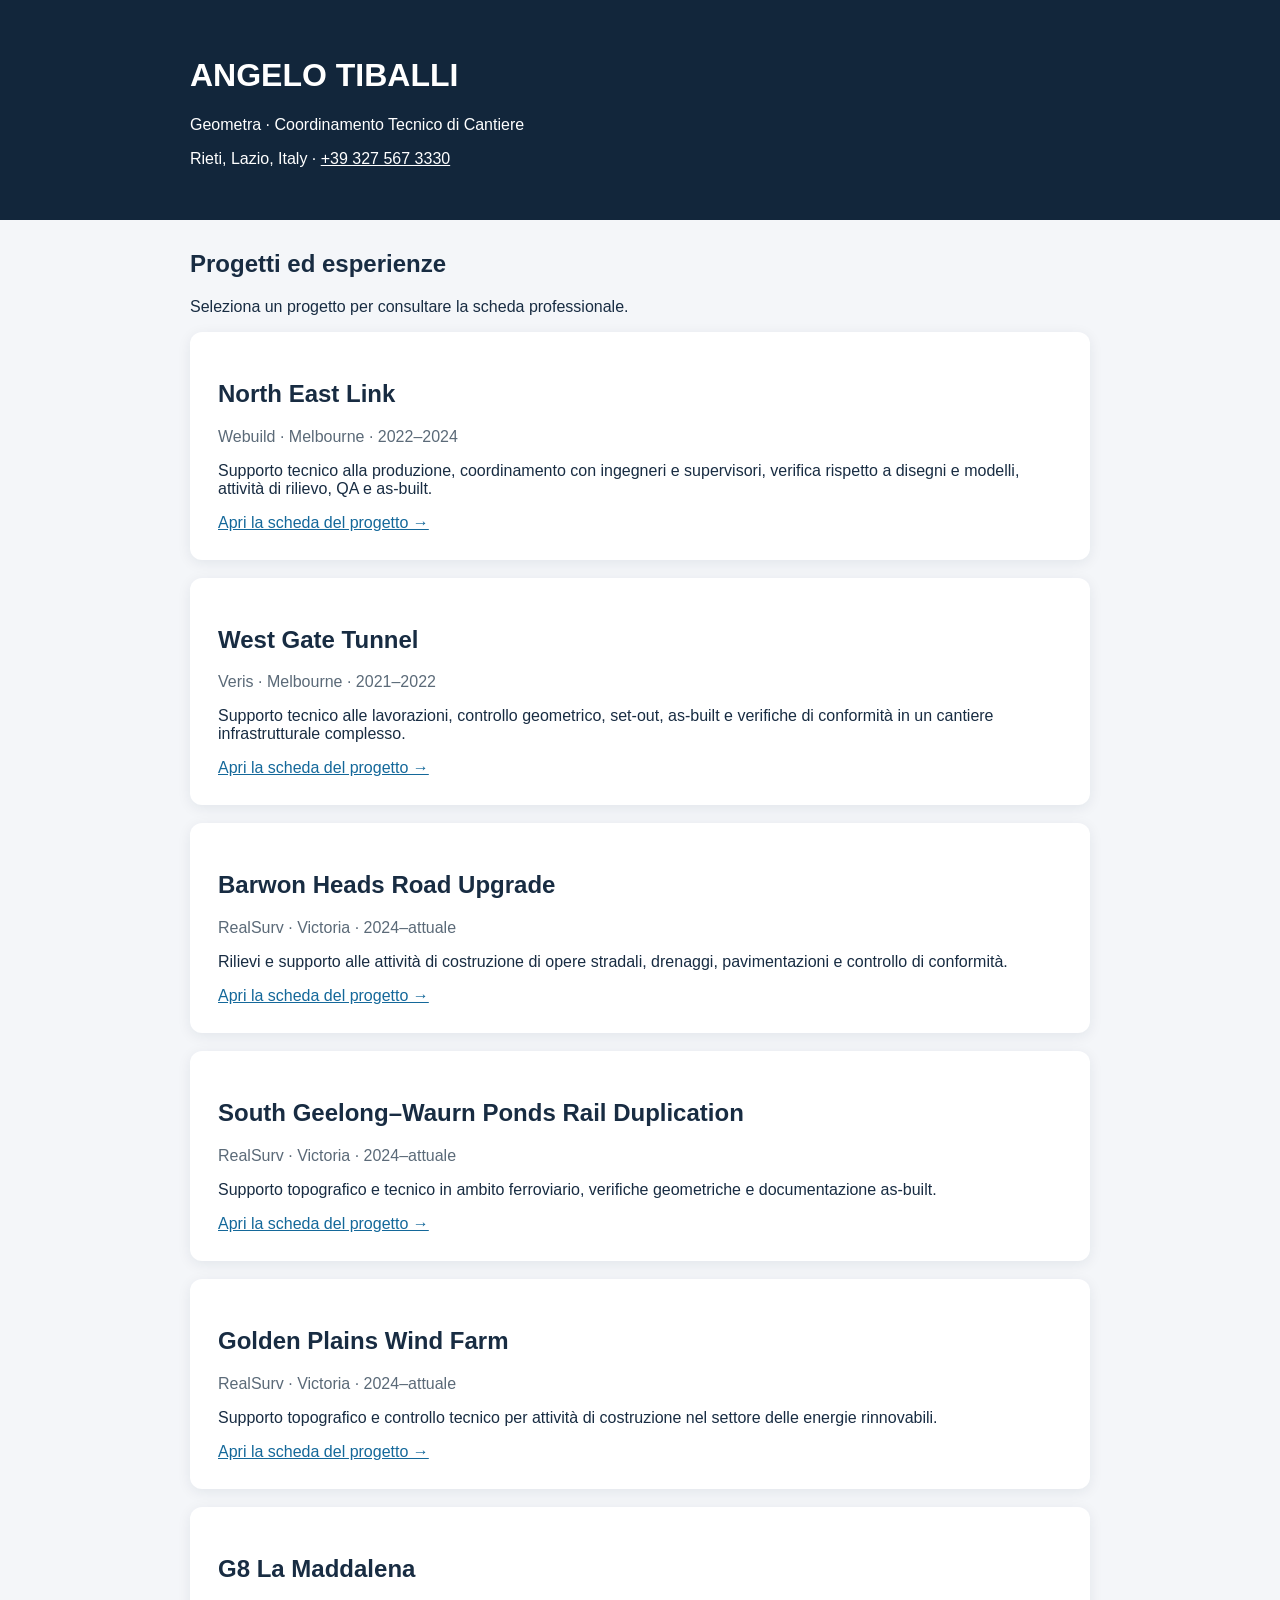
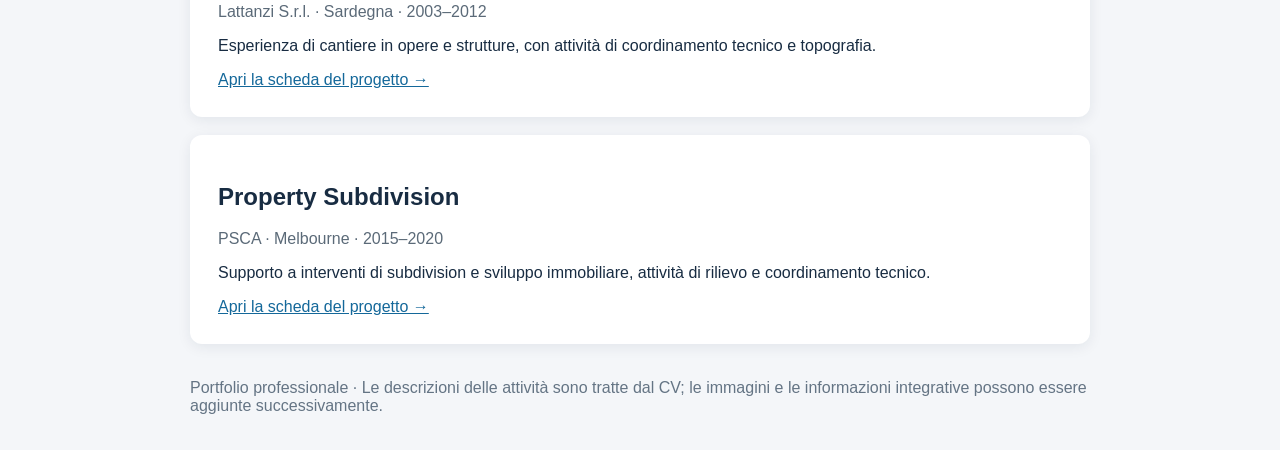
==== index.html @ 5ba71240 "Add files via upload" ====
<!doctype html><html lang="it"><head><meta charset="utf-8"><meta name="viewport" content="width=device-width,initial-scale=1"><title>Portfolio progetti | Angelo Tiballi</title><link rel="stylesheet" href="style.css"></head><body><header><h1>ANGELO TIBALLI</h1><p>Geometra · Coordinamento Tecnico di Cantiere</p><p>Rieti, Lazio, Italy · <a style="color:white" href="tel:+393275673330">+39 327 567 3330</a></p></header><main><h2>Progetti ed esperienze</h2><p>Seleziona un progetto per consultare la scheda professionale.</p><div class="card"><h2>North East Link</h2><p class="meta">Webuild · Melbourne · 2022–2024</p><p>Supporto tecnico alla produzione, coordinamento con ingegneri e supervisori, verifica rispetto a disegni e modelli, attività di rilievo, QA e as-built.</p><a href="north-east-link.html">Apri la scheda del progetto →</a></div><div class="card"><h2>West Gate Tunnel</h2><p class="meta">Veris · Melbourne · 2021–2022</p><p>Supporto tecnico alle lavorazioni, controllo geometrico, set-out, as-built e verifiche di conformità in un cantiere infrastrutturale complesso.</p><a href="west-gate-tunnel.html">Apri la scheda del progetto →</a></div><div class="card"><h2>Barwon Heads Road Upgrade</h2><p class="meta">RealSurv · Victoria · 2024–attuale</p><p>Rilievi e supporto alle attività di costruzione di opere stradali, drenaggi, pavimentazioni e controllo di conformità.</p><a href="barwon-heads-road.html">Apri la scheda del progetto →</a></div><div class="card"><h2>South Geelong–Waurn Ponds Rail Duplication</h2><p class="meta">RealSurv · Victoria · 2024–attuale</p><p>Supporto topografico e tecnico in ambito ferroviario, verifiche geometriche e documentazione as-built.</p><a href="geelong-rail.html">Apri la scheda del progetto →</a></div><div class="card"><h2>Golden Plains Wind Farm</h2><p class="meta">RealSurv · Victoria · 2024–attuale</p><p>Supporto topografico e controllo tecnico per attività di costruzione nel settore delle energie rinnovabili.</p><a href="golden-plains.html">Apri la scheda del progetto →</a></div><div class="card"><h2>G8 La Maddalena</h2><p class="meta">Lattanzi S.r.l. · Sardegna · 2003–2012</p><p>Esperienza di cantiere in opere e strutture, con attività di coordinamento tecnico e topografia.</p><a href="g8-la-maddalena.html">Apri la scheda del progetto →</a></div><div class="card"><h2>Property Subdivision</h2><p class="meta">PSCA · Melbourne · 2015–2020</p><p>Supporto a interventi di subdivision e sviluppo immobiliare, attività di rilievo e coordinamento tecnico.</p><a href="psca.html">Apri la scheda del progetto →</a></div></main><footer>Portfolio professionale · Le descrizioni delle attività sono tratte dal CV; le immagini e le informazioni integrative possono essere aggiunte successivamente.</footer></body></html>
---- style.css ----
body{font-family:Arial,sans-serif;background:#f4f6f9;color:#182c42;margin:0}header{background:#12263b;color:white;padding:36px max(24px,calc((100vw - 900px)/2))}main{max-width:900px;margin:30px auto;padding:0 24px}article,.card{background:white;padding:28px;margin-bottom:18px;border-radius:12px;box-shadow:0 3px 14px #10243b14}a{color:#14689a}nav a{margin-right:15px}.meta{color:#5b6a78}.pill{display:inline-block;background:#e4eef7;padding:7px 11px;border-radius:6px}footer{max-width:900px;margin:35px auto;padding:0 24px;color:#647484}
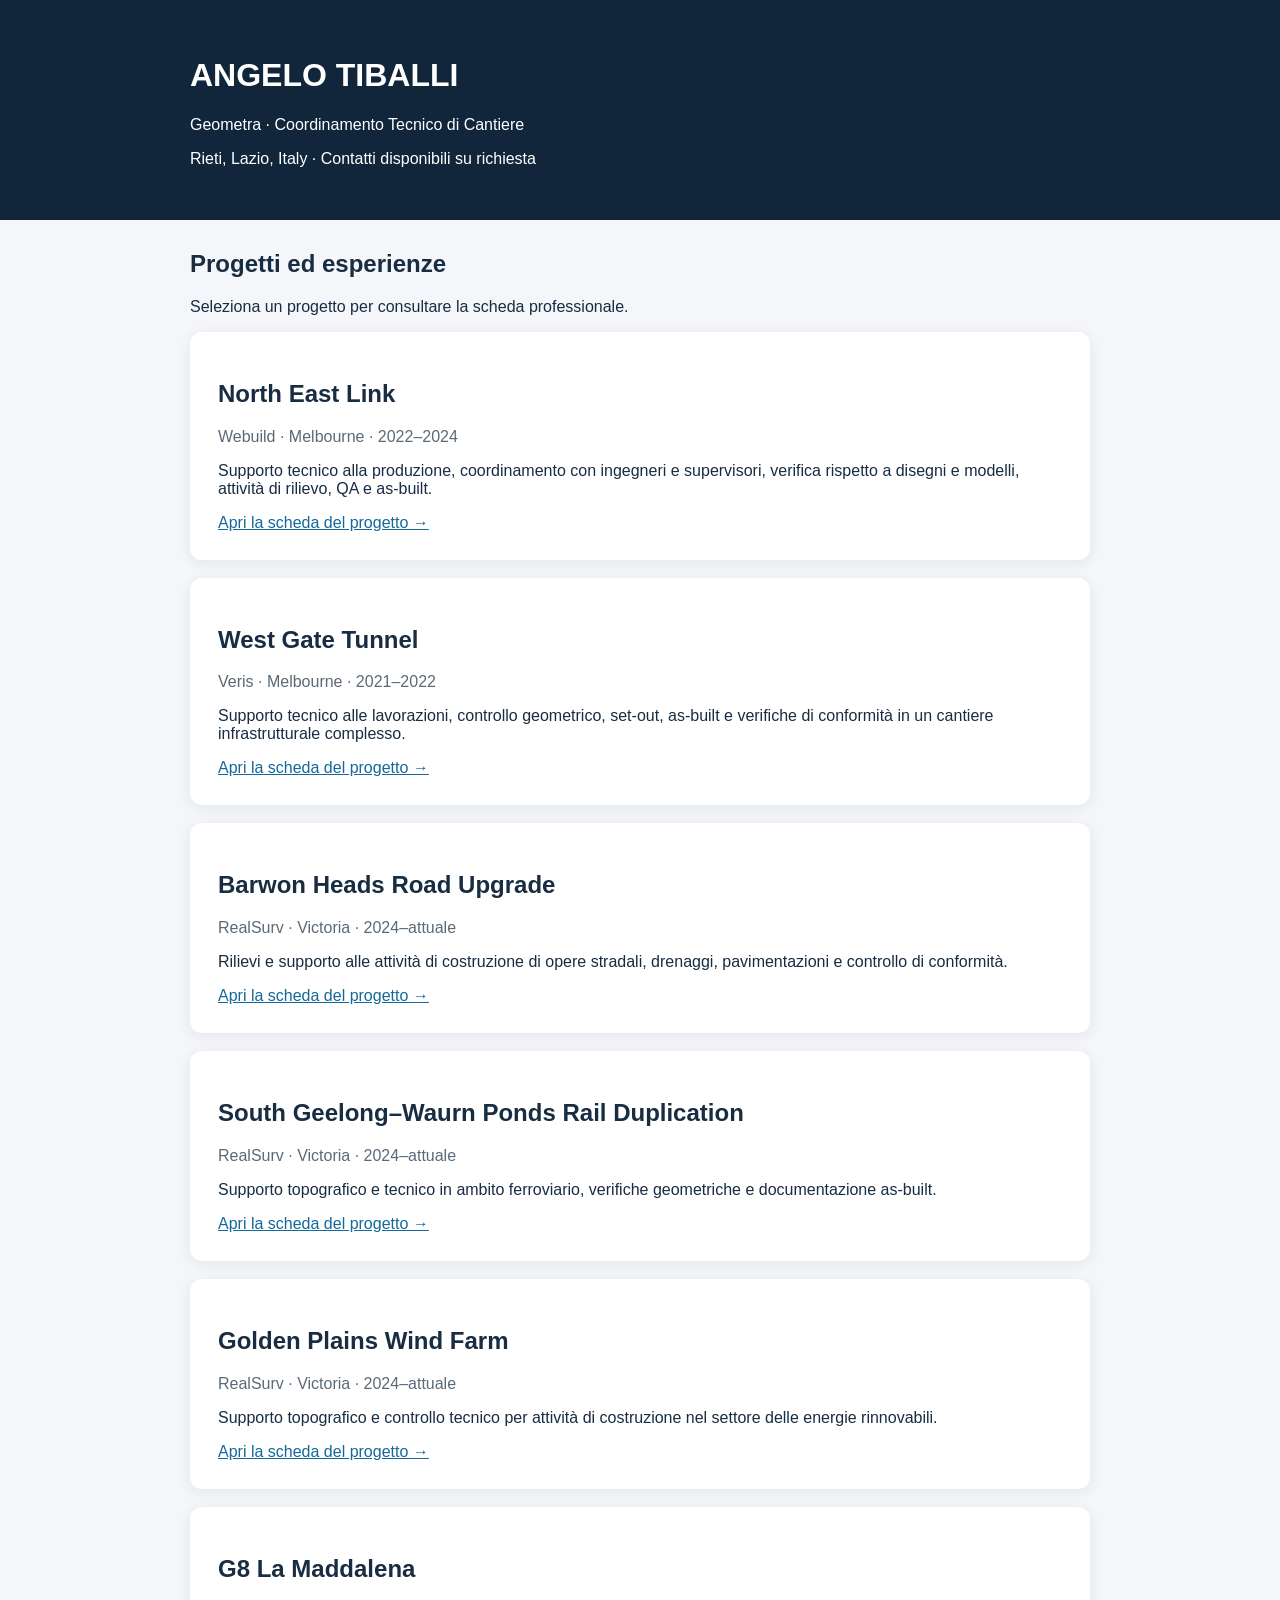
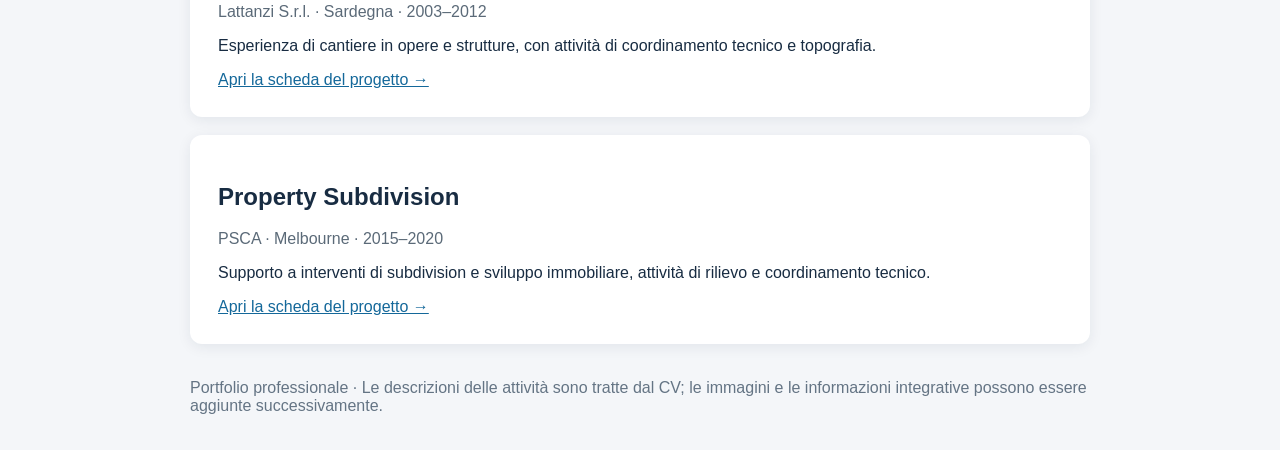
==== commit 27af1009: "Update contact info and fix HTML structure Updated contact information in the header and ensured pro" ====
--- a/index.html
+++ b/index.html
@@ -1 +1 @@
-<!doctype html><html lang="it"><head><meta charset="utf-8"><meta name="viewport" content="width=device-width,initial-scale=1"><title>Portfolio progetti | Angelo Tiballi</title><link rel="stylesheet" href="style.css"></head><body><header><h1>ANGELO TIBALLI</h1><p>Geometra · Coordinamento Tecnico di Cantiere</p><p>Rieti, Lazio, Italy · <a style="color:white" href="tel:+393275673330">+39 327 567 3330</a></p></header><main><h2>Progetti ed esperienze</h2><p>Seleziona un progetto per consultare la scheda professionale.</p><div class="card"><h2>North East Link</h2><p class="meta">Webuild · Melbourne · 2022–2024</p><p>Supporto tecnico alla produzione, coordinamento con ingegneri e supervisori, verifica rispetto a disegni e modelli, attività di rilievo, QA e as-built.</p><a href="north-east-link.html">Apri la scheda del progetto →</a></div><div class="card"><h2>West Gate Tunnel</h2><p class="meta">Veris · Melbourne · 2021–2022</p><p>Supporto tecnico alle lavorazioni, controllo geometrico, set-out, as-built e verifiche di conformità in un cantiere infrastrutturale complesso.</p><a href="west-gate-tunnel.html">Apri la scheda del progetto →</a></div><div class="card"><h2>Barwon Heads Road Upgrade</h2><p class="meta">RealSurv · Victoria · 2024–attuale</p><p>Rilievi e supporto alle attività di costruzione di opere stradali, drenaggi, pavimentazioni e controllo di conformità.</p><a href="barwon-heads-road.html">Apri la scheda del progetto →</a></div><div class="card"><h2>South Geelong–Waurn Ponds Rail Duplication</h2><p class="meta">RealSurv · Victoria · 2024–attuale</p><p>Supporto topografico e tecnico in ambito ferroviario, verifiche geometriche e documentazione as-built.</p><a href="geelong-rail.html">Apri la scheda del progetto →</a></div><div class="card"><h2>Golden Plains Wind Farm</h2><p class="meta">RealSurv · Victoria · 2024–attuale</p><p>Supporto topografico e controllo tecnico per attività di costruzione nel settore delle energie rinnovabili.</p><a href="golden-plains.html">Apri la scheda del progetto →</a></div><div class="card"><h2>G8 La Maddalena</h2><p class="meta">Lattanzi S.r.l. · Sardegna · 2003–2012</p><p>Esperienza di cantiere in opere e strutture, con attività di coordinamento tecnico e topografia.</p><a href="g8-la-maddalena.html">Apri la scheda del progetto →</a></div><div class="card"><h2>Property Subdivision</h2><p class="meta">PSCA · Melbourne · 2015–2020</p><p>Supporto a interventi di subdivision e sviluppo immobiliare, attività di rilievo e coordinamento tecnico.</p><a href="psca.html">Apri la scheda del progetto →</a></div></main><footer>Portfolio professionale · Le descrizioni delle attività sono tratte dal CV; le immagini e le informazioni integrative possono essere aggiunte successivamente.</footer></body></html>+<!doctype html><html lang="it"><head><meta charset="utf-8"><meta name="viewport" content="width=device-width,initial-scale=1"><title>Portfolio progetti | Angelo Tiballi</title><link rel="stylesheet" href="style.css"></head><body><header><h1>ANGELO TIBALLI</h1><p>Geometra · Coordinamento Tecnico di Cantiere</p><p>Rieti, Lazio, Italy · Contatti disponibili su richiesta</p></header><main><h2>Progetti ed esperienze</h2><p>Seleziona un progetto per consultare la scheda professionale.</p><div class="card"><h2>North East Link</h2><p class="meta">Webuild · Melbourne · 2022–2024</p><p>Supporto tecnico alla produzione, coordinamento con ingegneri e supervisori, verifica rispetto a disegni e modelli, attività di rilievo, QA e as-built.</p><a href="north-east-link.html">Apri la scheda del progetto →</a></div><div class="card"><h2>West Gate Tunnel</h2><p class="meta">Veris · Melbourne · 2021–2022</p><p>Supporto tecnico alle lavorazioni, controllo geometrico, set-out, as-built e verifiche di conformità in un cantiere infrastrutturale complesso.</p><a href="west-gate-tunnel.html">Apri la scheda del progetto →</a></div><div class="card"><h2>Barwon Heads Road Upgrade</h2><p class="meta">RealSurv · Victoria · 2024–attuale</p><p>Rilievi e supporto alle attività di costruzione di opere stradali, drenaggi, pavimentazioni e controllo di conformità.</p><a href="barwon-heads-road.html">Apri la scheda del progetto →</a></div><div class="card"><h2>South Geelong–Waurn Ponds Rail Duplication</h2><p class="meta">RealSurv · Victoria · 2024–attuale</p><p>Supporto topografico e tecnico in ambito ferroviario, verifiche geometriche e documentazione as-built.</p><a href="geelong-rail.html">Apri la scheda del progetto →</a></div><div class="card"><h2>Golden Plains Wind Farm</h2><p class="meta">RealSurv · Victoria · 2024–attuale</p><p>Supporto topografico e controllo tecnico per attività di costruzione nel settore delle energie rinnovabili.</p><a href="golden-plains.html">Apri la scheda del progetto →</a></div><div class="card"><h2>G8 La Maddalena</h2><p class="meta">Lattanzi S.r.l. · Sardegna · 2003–2012</p><p>Esperienza di cantiere in opere e strutture, con attività di coordinamento tecnico e topografia.</p><a href="g8-la-maddalena.html">Apri la scheda del progetto →</a></div><div class="card"><h2>Property Subdivision</h2><p class="meta">PSCA · Melbourne · 2015–2020</p><p>Supporto a interventi di subdivision e sviluppo immobiliare, attività di rilievo e coordinamento tecnico.</p><a href="psca.html">Apri la scheda del progetto →</a></div></main><footer>Portfolio professionale · Le descrizioni delle attività sono tratte dal CV; le immagini e le informazioni integrative possono essere aggiunte successivamente.</footer></body></html>
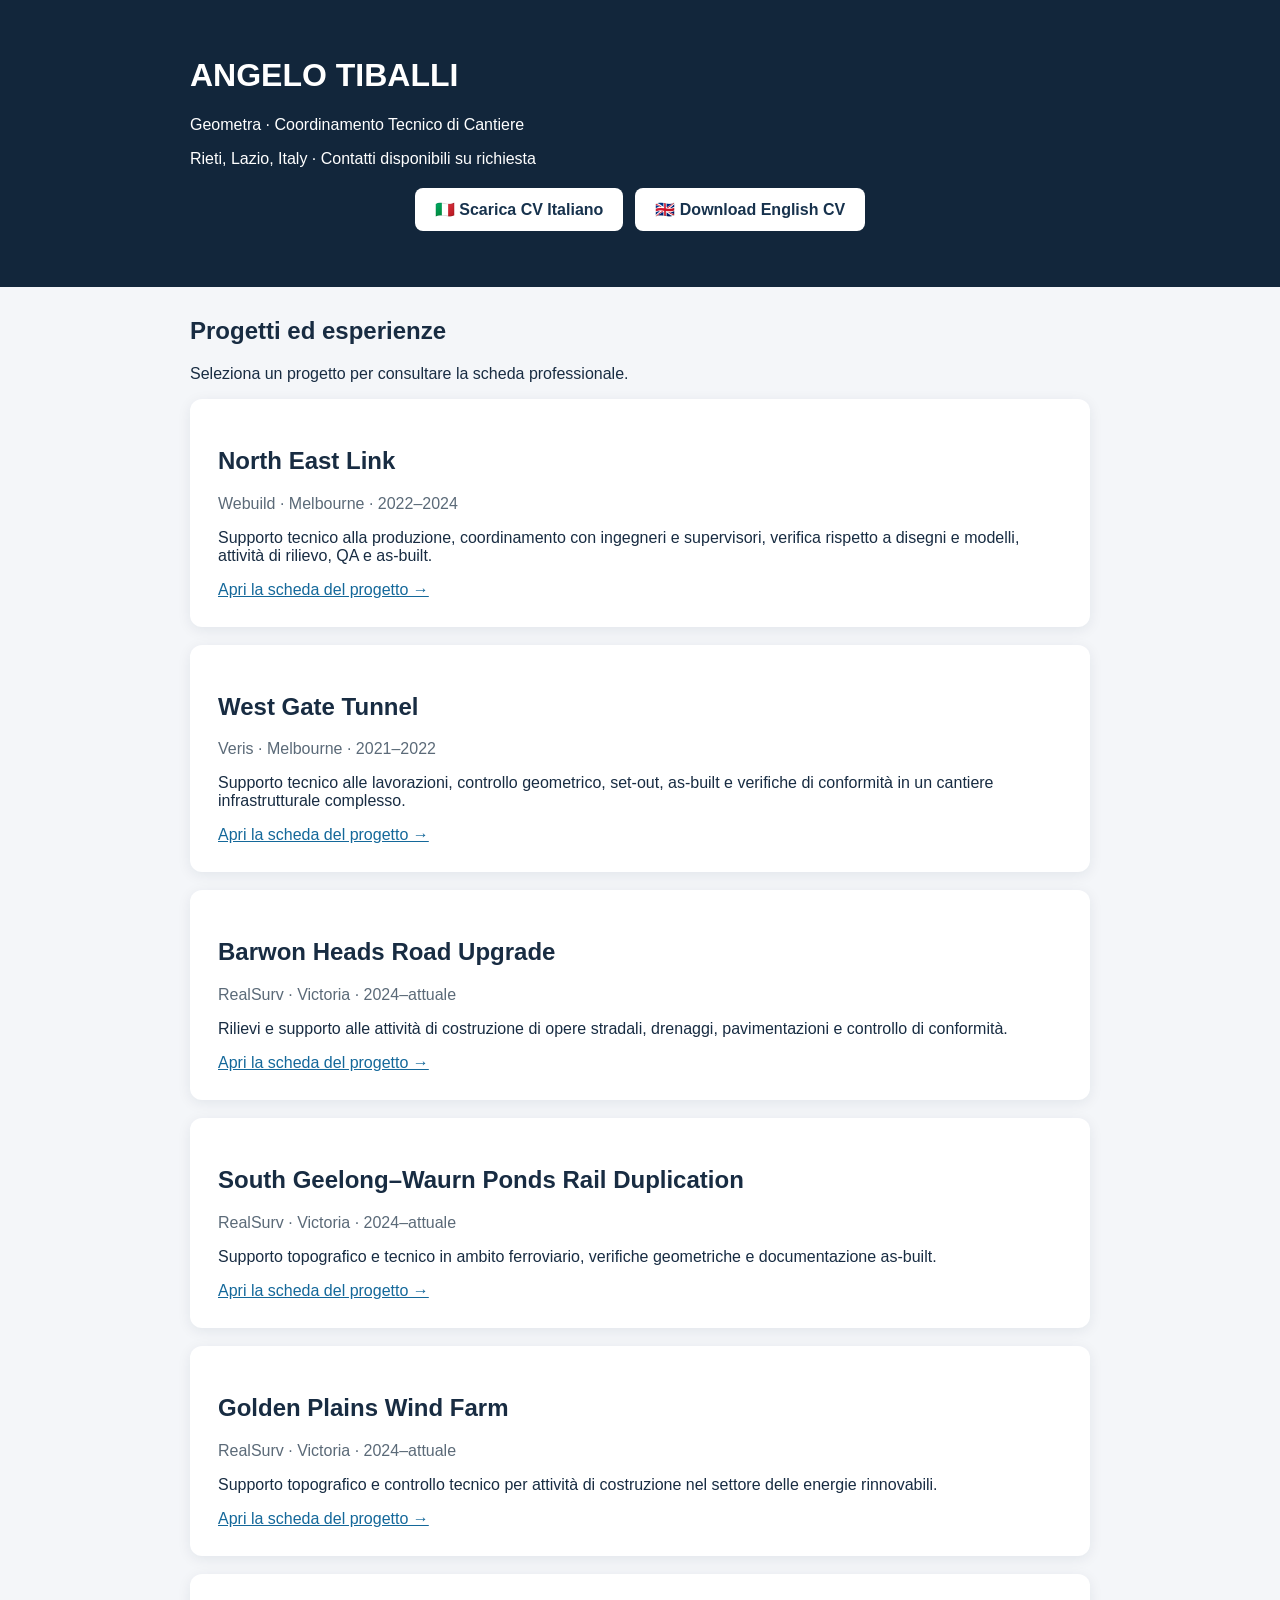
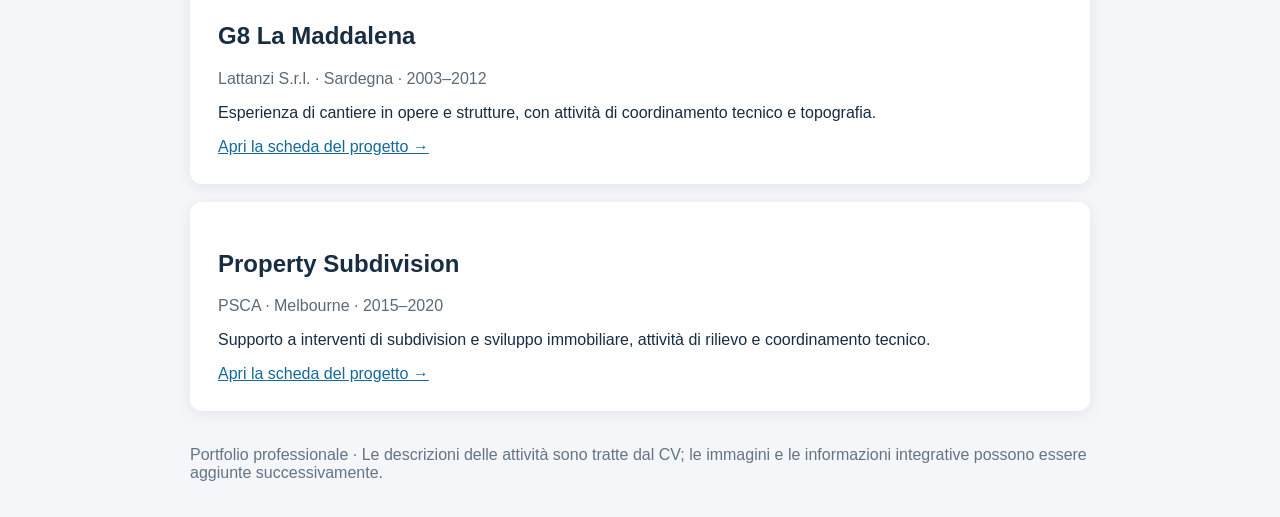
==== commit 79e085f8: "Add CV download links in header Added CV download links for Italian and English versions in the head" ====
--- a/index.html
+++ b/index.html
@@ -1 +1 @@
-<!doctype html><html lang="it"><head><meta charset="utf-8"><meta name="viewport" content="width=device-width,initial-scale=1"><title>Portfolio progetti | Angelo Tiballi</title><link rel="stylesheet" href="style.css"></head><body><header><h1>ANGELO TIBALLI</h1><p>Geometra · Coordinamento Tecnico di Cantiere</p><p>Rieti, Lazio, Italy · Contatti disponibili su richiesta</p></header><main><h2>Progetti ed esperienze</h2><p>Seleziona un progetto per consultare la scheda professionale.</p><div class="card"><h2>North East Link</h2><p class="meta">Webuild · Melbourne · 2022–2024</p><p>Supporto tecnico alla produzione, coordinamento con ingegneri e supervisori, verifica rispetto a disegni e modelli, attività di rilievo, QA e as-built.</p><a href="north-east-link.html">Apri la scheda del progetto →</a></div><div class="card"><h2>West Gate Tunnel</h2><p class="meta">Veris · Melbourne · 2021–2022</p><p>Supporto tecnico alle lavorazioni, controllo geometrico, set-out, as-built e verifiche di conformità in un cantiere infrastrutturale complesso.</p><a href="west-gate-tunnel.html">Apri la scheda del progetto →</a></div><div class="card"><h2>Barwon Heads Road Upgrade</h2><p class="meta">RealSurv · Victoria · 2024–attuale</p><p>Rilievi e supporto alle attività di costruzione di opere stradali, drenaggi, pavimentazioni e controllo di conformità.</p><a href="barwon-heads-road.html">Apri la scheda del progetto →</a></div><div class="card"><h2>South Geelong–Waurn Ponds Rail Duplication</h2><p class="meta">RealSurv · Victoria · 2024–attuale</p><p>Supporto topografico e tecnico in ambito ferroviario, verifiche geometriche e documentazione as-built.</p><a href="geelong-rail.html">Apri la scheda del progetto →</a></div><div class="card"><h2>Golden Plains Wind Farm</h2><p class="meta">RealSurv · Victoria · 2024–attuale</p><p>Supporto topografico e controllo tecnico per attività di costruzione nel settore delle energie rinnovabili.</p><a href="golden-plains.html">Apri la scheda del progetto →</a></div><div class="card"><h2>G8 La Maddalena</h2><p class="meta">Lattanzi S.r.l. · Sardegna · 2003–2012</p><p>Esperienza di cantiere in opere e strutture, con attività di coordinamento tecnico e topografia.</p><a href="g8-la-maddalena.html">Apri la scheda del progetto →</a></div><div class="card"><h2>Property Subdivision</h2><p class="meta">PSCA · Melbourne · 2015–2020</p><p>Supporto a interventi di subdivision e sviluppo immobiliare, attività di rilievo e coordinamento tecnico.</p><a href="psca.html">Apri la scheda del progetto →</a></div></main><footer>Portfolio professionale · Le descrizioni delle attività sono tratte dal CV; le immagini e le informazioni integrative possono essere aggiunte successivamente.</footer></body></html>
+<!doctype html><html lang="it"><head><meta charset="utf-8"><meta name="viewport" content="width=device-width,initial-scale=1"><title>Portfolio progetti | Angelo Tiballi</title><link rel="stylesheet" href="style.css"></head><body><header><h1>ANGELO TIBALLI</h1><p>Geometra · Coordinamento Tecnico di Cantiere</p><p>Rieti, Lazio, Italy · Contatti disponibili su richiesta</p><div style="margin:20px 0;display:flex;gap:12px;justify-content:center;flex-wrap:wrap"><a href="Angelo_Tiballi_CV_IT.pdf" target="_blank" rel="noopener noreferrer" style="background:white;color:#17324d;padding:12px 20px;border-radius:8px;text-decoration:none;font-weight:bold">🇮🇹 Scarica CV Italiano</a><a href="Angelo_Tiballi_Public_CV_EN.pdf" target="_blank" rel="noopener noreferrer" style="background:white;color:#17324d;padding:12px 20px;border-radius:8px;text-decoration:none;font-weight:bold">🇬🇧 Download English CV</a></div></header><main><h2>Progetti ed esperienze</h2><p>Seleziona un progetto per consultare la scheda professionale.</p><div class="card"><h2>North East Link</h2><p class="meta">Webuild · Melbourne · 2022–2024</p><p>Supporto tecnico alla produzione, coordinamento con ingegneri e supervisori, verifica rispetto a disegni e modelli, attività di rilievo, QA e as-built.</p><a href="north-east-link.html">Apri la scheda del progetto →</a></div><div class="card"><h2>West Gate Tunnel</h2><p class="meta">Veris · Melbourne · 2021–2022</p><p>Supporto tecnico alle lavorazioni, controllo geometrico, set-out, as-built e verifiche di conformità in un cantiere infrastrutturale complesso.</p><a href="west-gate-tunnel.html">Apri la scheda del progetto →</a></div><div class="card"><h2>Barwon Heads Road Upgrade</h2><p class="meta">RealSurv · Victoria · 2024–attuale</p><p>Rilievi e supporto alle attività di costruzione di opere stradali, drenaggi, pavimentazioni e controllo di conformità.</p><a href="barwon-heads-road.html">Apri la scheda del progetto →</a></div><div class="card"><h2>South Geelong–Waurn Ponds Rail Duplication</h2><p class="meta">RealSurv · Victoria · 2024–attuale</p><p>Supporto topografico e tecnico in ambito ferroviario, verifiche geometriche e documentazione as-built.</p><a href="geelong-rail.html">Apri la scheda del progetto →</a></div><div class="card"><h2>Golden Plains Wind Farm</h2><p class="meta">RealSurv · Victoria · 2024–attuale</p><p>Supporto topografico e controllo tecnico per attività di costruzione nel settore delle energie rinnovabili.</p><a href="golden-plains.html">Apri la scheda del progetto →</a></div><div class="card"><h2>G8 La Maddalena</h2><p class="meta">Lattanzi S.r.l. · Sardegna · 2003–2012</p><p>Esperienza di cantiere in opere e strutture, con attività di coordinamento tecnico e topografia.</p><a href="g8-la-maddalena.html">Apri la scheda del progetto →</a></div><div class="card"><h2>Property Subdivision</h2><p class="meta">PSCA · Melbourne · 2015–2020</p><p>Supporto a interventi di subdivision e sviluppo immobiliare, attività di rilievo e coordinamento tecnico.</p><a href="psca.html">Apri la scheda del progetto →</a></div></main><footer>Portfolio professionale · Le descrizioni delle attività sono tratte dal CV; le immagini e le informazioni integrative possono essere aggiunte successivamente.</footer></body></html>
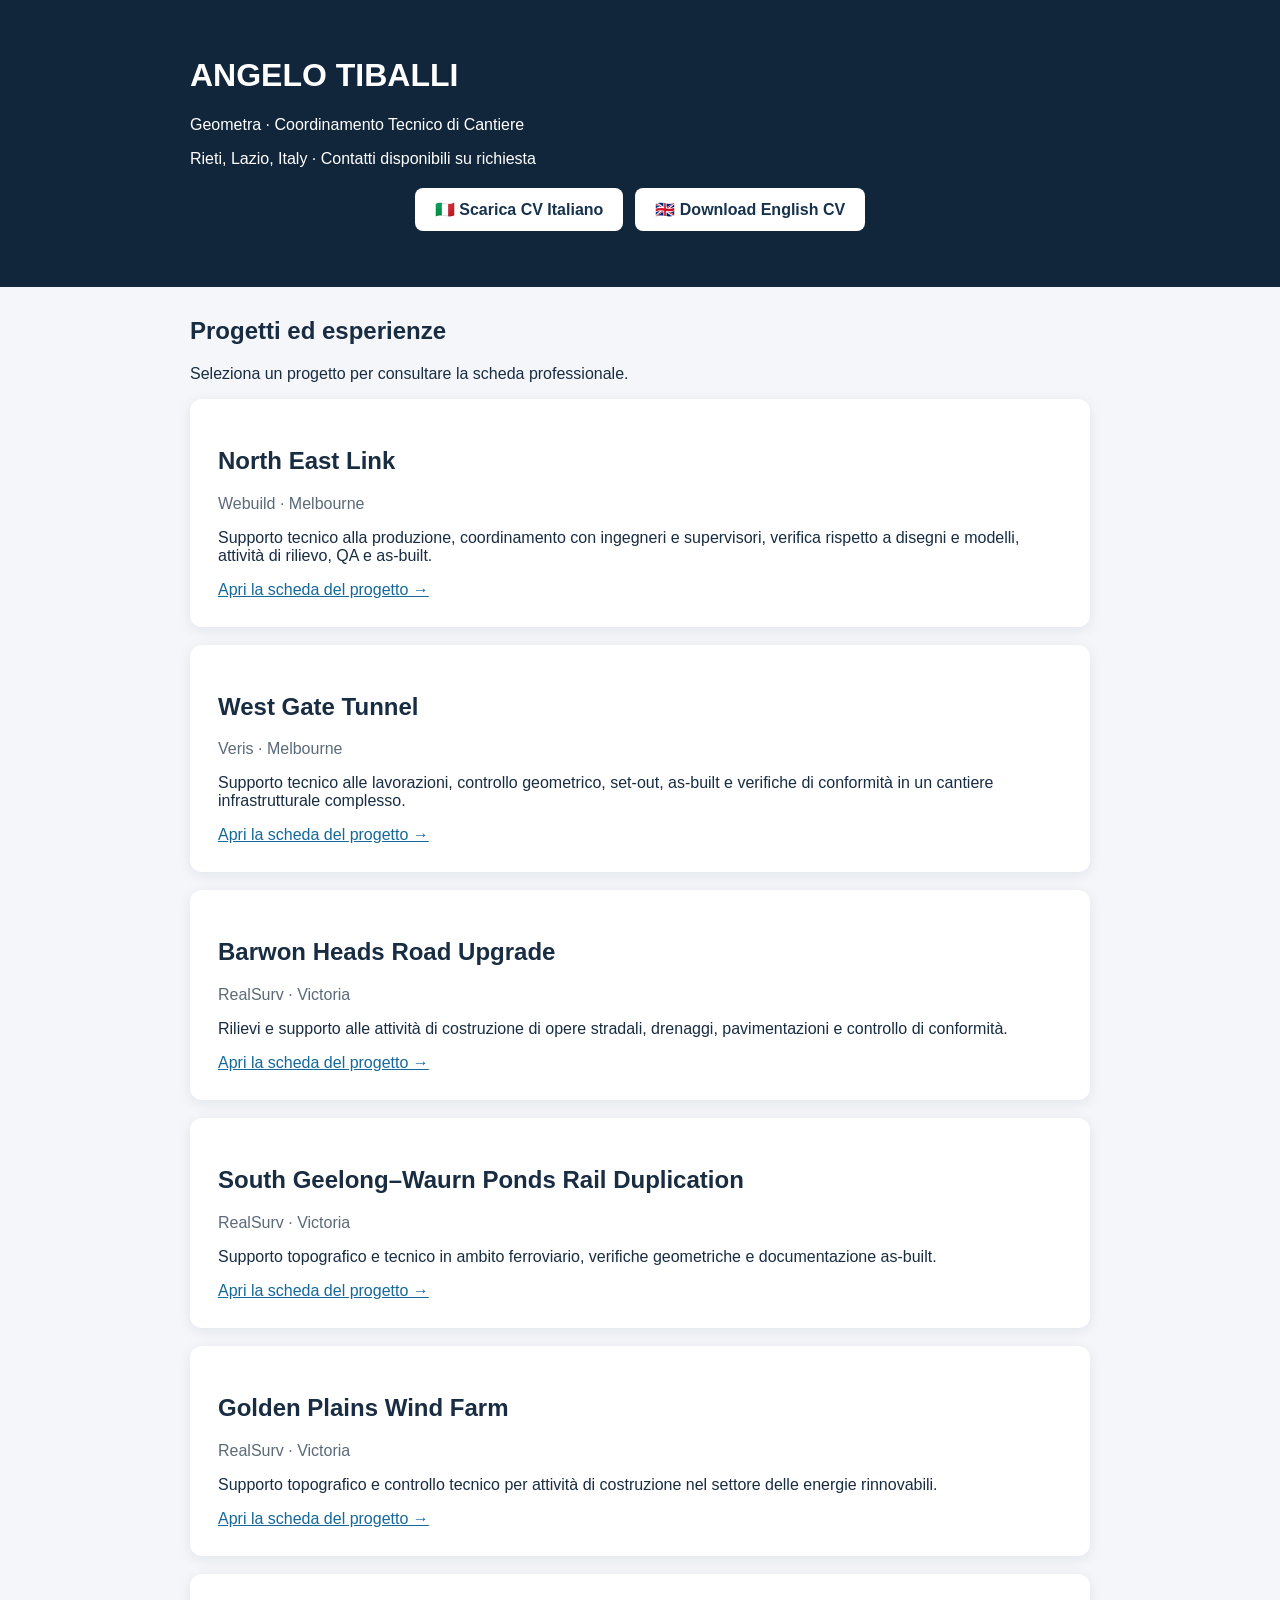
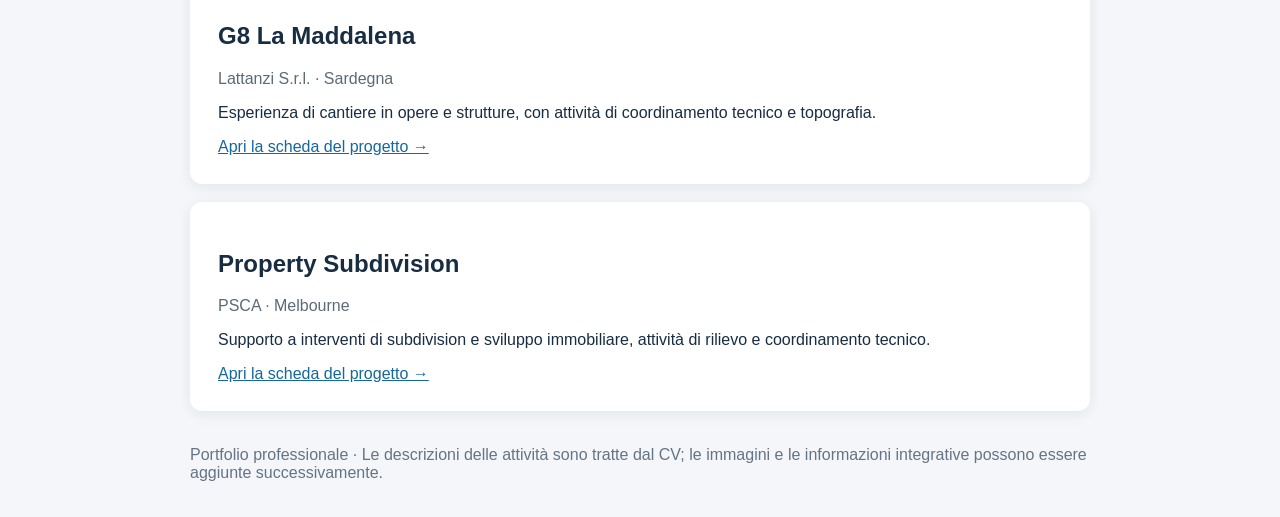
==== commit 9d247409: "Update index.html" ====
--- a/index.html
+++ b/index.html
@@ -1 +1 @@
-<!doctype html><html lang="it"><head><meta charset="utf-8"><meta name="viewport" content="width=device-width,initial-scale=1"><title>Portfolio progetti | Angelo Tiballi</title><link rel="stylesheet" href="style.css"></head><body><header><h1>ANGELO TIBALLI</h1><p>Geometra · Coordinamento Tecnico di Cantiere</p><p>Rieti, Lazio, Italy · Contatti disponibili su richiesta</p><div style="margin:20px 0;display:flex;gap:12px;justify-content:center;flex-wrap:wrap"><a href="Angelo_Tiballi_CV_IT.pdf" target="_blank" rel="noopener noreferrer" style="background:white;color:#17324d;padding:12px 20px;border-radius:8px;text-decoration:none;font-weight:bold">🇮🇹 Scarica CV Italiano</a><a href="Angelo_Tiballi_Public_CV_EN.pdf" target="_blank" rel="noopener noreferrer" style="background:white;color:#17324d;padding:12px 20px;border-radius:8px;text-decoration:none;font-weight:bold">🇬🇧 Download English CV</a></div></header><main><h2>Progetti ed esperienze</h2><p>Seleziona un progetto per consultare la scheda professionale.</p><div class="card"><h2>North East Link</h2><p class="meta">Webuild · Melbourne · 2022–2024</p><p>Supporto tecnico alla produzione, coordinamento con ingegneri e supervisori, verifica rispetto a disegni e modelli, attività di rilievo, QA e as-built.</p><a href="north-east-link.html">Apri la scheda del progetto →</a></div><div class="card"><h2>West Gate Tunnel</h2><p class="meta">Veris · Melbourne · 2021–2022</p><p>Supporto tecnico alle lavorazioni, controllo geometrico, set-out, as-built e verifiche di conformità in un cantiere infrastrutturale complesso.</p><a href="west-gate-tunnel.html">Apri la scheda del progetto →</a></div><div class="card"><h2>Barwon Heads Road Upgrade</h2><p class="meta">RealSurv · Victoria · 2024–attuale</p><p>Rilievi e supporto alle attività di costruzione di opere stradali, drenaggi, pavimentazioni e controllo di conformità.</p><a href="barwon-heads-road.html">Apri la scheda del progetto →</a></div><div class="card"><h2>South Geelong–Waurn Ponds Rail Duplication</h2><p class="meta">RealSurv · Victoria · 2024–attuale</p><p>Supporto topografico e tecnico in ambito ferroviario, verifiche geometriche e documentazione as-built.</p><a href="geelong-rail.html">Apri la scheda del progetto →</a></div><div class="card"><h2>Golden Plains Wind Farm</h2><p class="meta">RealSurv · Victoria · 2024–attuale</p><p>Supporto topografico e controllo tecnico per attività di costruzione nel settore delle energie rinnovabili.</p><a href="golden-plains.html">Apri la scheda del progetto →</a></div><div class="card"><h2>G8 La Maddalena</h2><p class="meta">Lattanzi S.r.l. · Sardegna · 2003–2012</p><p>Esperienza di cantiere in opere e strutture, con attività di coordinamento tecnico e topografia.</p><a href="g8-la-maddalena.html">Apri la scheda del progetto →</a></div><div class="card"><h2>Property Subdivision</h2><p class="meta">PSCA · Melbourne · 2015–2020</p><p>Supporto a interventi di subdivision e sviluppo immobiliare, attività di rilievo e coordinamento tecnico.</p><a href="psca.html">Apri la scheda del progetto →</a></div></main><footer>Portfolio professionale · Le descrizioni delle attività sono tratte dal CV; le immagini e le informazioni integrative possono essere aggiunte successivamente.</footer></body></html>
+<!doctype html><html lang="it"><head><meta charset="utf-8"><meta name="viewport" content="width=device-width,initial-scale=1"><title>Portfolio progetti | Angelo Tiballi</title><link rel="stylesheet" href="style.css"></head><body><header><h1>ANGELO TIBALLI</h1><p>Geometra · Coordinamento Tecnico di Cantiere</p><p>Rieti, Lazio, Italy · Contatti disponibili su richiesta</p><div style="margin:20px 0;display:flex;gap:12px;justify-content:center;flex-wrap:wrap"><a href="Angelo_Tiballi_CV_IT.pdf" target="_blank" rel="noopener noreferrer" style="background:white;color:#17324d;padding:12px 20px;border-radius:8px;text-decoration:none;font-weight:bold">🇮🇹 Scarica CV Italiano</a><a href="Angelo_Tiballi_Public_CV_EN.pdf" target="_blank" rel="noopener noreferrer" style="background:white;color:#17324d;padding:12px 20px;border-radius:8px;text-decoration:none;font-weight:bold">🇬🇧 Download English CV</a></div></header><main><h2>Progetti ed esperienze</h2><p>Seleziona un progetto per consultare la scheda professionale.</p><div class="card"><h2>North East Link</h2><p class="meta">Webuild · Melbourne</p><p>Supporto tecnico alla produzione, coordinamento con ingegneri e supervisori, verifica rispetto a disegni e modelli, attività di rilievo, QA e as-built.</p><a href="north-east-link.html">Apri la scheda del progetto →</a></div><div class="card"><h2>West Gate Tunnel</h2><p class="meta">Veris · Melbourne</p><p>Supporto tecnico alle lavorazioni, controllo geometrico, set-out, as-built e verifiche di conformità in un cantiere infrastrutturale complesso.</p><a href="west-gate-tunnel.html">Apri la scheda del progetto →</a></div><div class="card"><h2>Barwon Heads Road Upgrade</h2><p class="meta">RealSurv · Victoria</p><p>Rilievi e supporto alle attività di costruzione di opere stradali, drenaggi, pavimentazioni e controllo di conformità.</p><a href="barwon-heads-road.html">Apri la scheda del progetto →</a></div><div class="card"><h2>South Geelong–Waurn Ponds Rail Duplication</h2><p class="meta">RealSurv · Victoria</p><p>Supporto topografico e tecnico in ambito ferroviario, verifiche geometriche e documentazione as-built.</p><a href="geelong-rail.html">Apri la scheda del progetto →</a></div><div class="card"><h2>Golden Plains Wind Farm</h2><p class="meta">RealSurv · Victoria</p><p>Supporto topografico e controllo tecnico per attività di costruzione nel settore delle energie rinnovabili.</p><a href="golden-plains.html">Apri la scheda del progetto →</a></div><div class="card"><h2>G8 La Maddalena</h2><p class="meta">Lattanzi S.r.l. · Sardegna</p><p>Esperienza di cantiere in opere e strutture, con attività di coordinamento tecnico e topografia.</p><a href="g8-la-maddalena.html">Apri la scheda del progetto →</a></div><div class="card"><h2>Property Subdivision</h2><p class="meta">PSCA · Melbourne</p><p>Supporto a interventi di subdivision e sviluppo immobiliare, attività di rilievo e coordinamento tecnico.</p><a href="psca.html">Apri la scheda del progetto →</a></div></main><footer>Portfolio professionale · Le descrizioni delle attività sono tratte dal CV; le immagini e le informazioni integrative possono essere aggiunte successivamente.</footer></body></html>
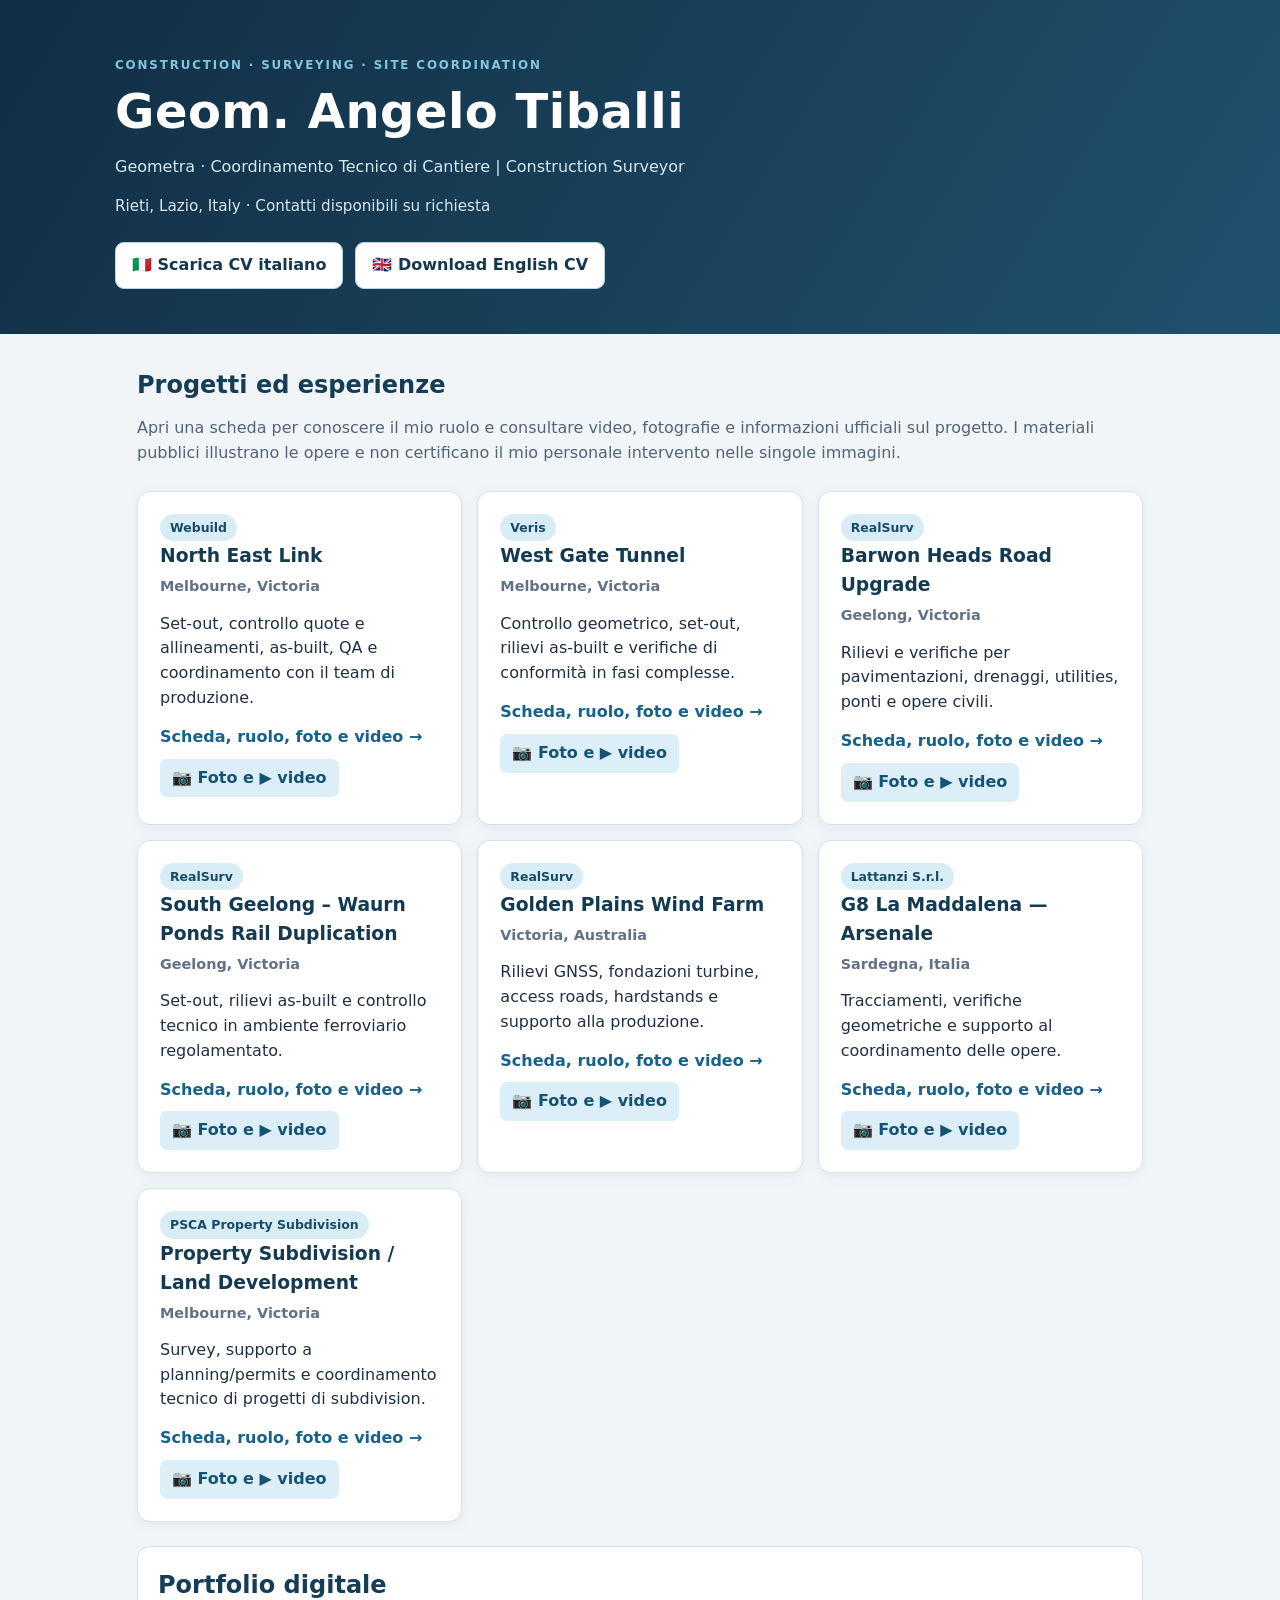
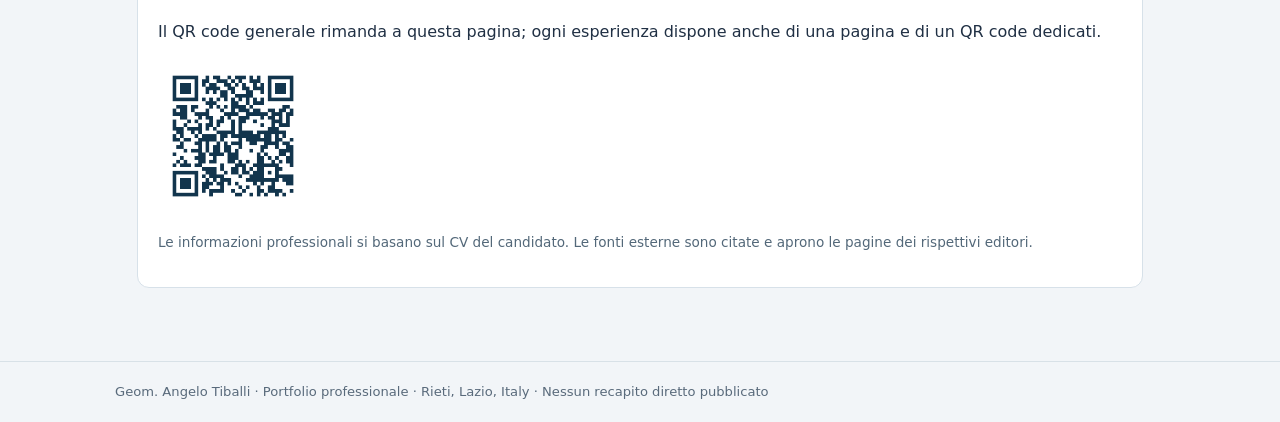
==== commit 3bb5a3de: "Add files via upload" ====
--- a/index.html
+++ b/index.html
@@ -1 +1,2 @@
-<!doctype html><html lang="it"><head><meta charset="utf-8"><meta name="viewport" content="width=device-width,initial-scale=1"><title>Portfolio progetti | Angelo Tiballi</title><link rel="stylesheet" href="style.css"></head><body><header><h1>ANGELO TIBALLI</h1><p>Geometra · Coordinamento Tecnico di Cantiere</p><p>Rieti, Lazio, Italy · Contatti disponibili su richiesta</p><div style="margin:20px 0;display:flex;gap:12px;justify-content:center;flex-wrap:wrap"><a href="Angelo_Tiballi_CV_IT.pdf" target="_blank" rel="noopener noreferrer" style="background:white;color:#17324d;padding:12px 20px;border-radius:8px;text-decoration:none;font-weight:bold">🇮🇹 Scarica CV Italiano</a><a href="Angelo_Tiballi_Public_CV_EN.pdf" target="_blank" rel="noopener noreferrer" style="background:white;color:#17324d;padding:12px 20px;border-radius:8px;text-decoration:none;font-weight:bold">🇬🇧 Download English CV</a></div></header><main><h2>Progetti ed esperienze</h2><p>Seleziona un progetto per consultare la scheda professionale.</p><div class="card"><h2>North East Link</h2><p class="meta">Webuild · Melbourne</p><p>Supporto tecnico alla produzione, coordinamento con ingegneri e supervisori, verifica rispetto a disegni e modelli, attività di rilievo, QA e as-built.</p><a href="north-east-link.html">Apri la scheda del progetto →</a></div><div class="card"><h2>West Gate Tunnel</h2><p class="meta">Veris · Melbourne</p><p>Supporto tecnico alle lavorazioni, controllo geometrico, set-out, as-built e verifiche di conformità in un cantiere infrastrutturale complesso.</p><a href="west-gate-tunnel.html">Apri la scheda del progetto →</a></div><div class="card"><h2>Barwon Heads Road Upgrade</h2><p class="meta">RealSurv · Victoria</p><p>Rilievi e supporto alle attività di costruzione di opere stradali, drenaggi, pavimentazioni e controllo di conformità.</p><a href="barwon-heads-road.html">Apri la scheda del progetto →</a></div><div class="card"><h2>South Geelong–Waurn Ponds Rail Duplication</h2><p class="meta">RealSurv · Victoria</p><p>Supporto topografico e tecnico in ambito ferroviario, verifiche geometriche e documentazione as-built.</p><a href="geelong-rail.html">Apri la scheda del progetto →</a></div><div class="card"><h2>Golden Plains Wind Farm</h2><p class="meta">RealSurv · Victoria</p><p>Supporto topografico e controllo tecnico per attività di costruzione nel settore delle energie rinnovabili.</p><a href="golden-plains.html">Apri la scheda del progetto →</a></div><div class="card"><h2>G8 La Maddalena</h2><p class="meta">Lattanzi S.r.l. · Sardegna</p><p>Esperienza di cantiere in opere e strutture, con attività di coordinamento tecnico e topografia.</p><a href="g8-la-maddalena.html">Apri la scheda del progetto →</a></div><div class="card"><h2>Property Subdivision</h2><p class="meta">PSCA · Melbourne</p><p>Supporto a interventi di subdivision e sviluppo immobiliare, attività di rilievo e coordinamento tecnico.</p><a href="psca.html">Apri la scheda del progetto →</a></div></main><footer>Portfolio professionale · Le descrizioni delle attività sono tratte dal CV; le immagini e le informazioni integrative possono essere aggiunte successivamente.</footer></body></html>
+<!DOCTYPE html>
+<html lang="it"><head><meta charset="utf-8"/><meta content="width=device-width,initial-scale=1" name="viewport"/><meta content="Portfolio professionale di Geom. Angelo Tiballi: grandi opere infrastrutturali, survey e coordinamento di cantiere." name="description"/><title>Geom. Angelo Tiballi | Portfolio professionale</title><link href="style.css" rel="stylesheet"/></head><body><header><div class="inner"><div class="eyebrow">Construction · Surveying · Site coordination</div><h1>Geom. Angelo Tiballi</h1><p class="subtitle">Geometra · Coordinamento Tecnico di Cantiere | Construction Surveyor</p><p class="privacy">Rieti, Lazio, Italy · Contatti disponibili su richiesta</p><div class="btns"><a class="btn" href="Angelo_Tiballi_CV_IT.pdf" rel="noopener" target="_blank">🇮🇹 Scarica CV italiano</a><a class="btn" href="Angelo_Tiballi_Public_CV_EN.pdf" rel="noopener" target="_blank">🇬🇧 Download English CV</a></div></div></header><main><h2>Progetti ed esperienze</h2><p class="intro">Apri una scheda per conoscere il mio ruolo e consultare video, fotografie e informazioni ufficiali sul progetto. I materiali pubblici illustrano le opere e non certificano il mio personale intervento nelle singole immagini.</p><div class="cards"><article class="card"><span class="tag">Webuild</span><h3>North East Link</h3><p class="meta">Melbourne, Victoria</p><p>Set-out, controllo quote e allineamenti, as-built, QA e coordinamento con il team di produzione.</p><a href="north-east-link.html">Scheda, ruolo, foto e video →</a><div class="card-media-shortcuts"><a href="north-east-link.html#media">📷 Foto e ▶ video</a></div></article><article class="card"><span class="tag">Veris</span><h3>West Gate Tunnel</h3><p class="meta">Melbourne, Victoria</p><p>Controllo geometrico, set-out, rilievi as-built e verifiche di conformità in fasi complesse.</p><a href="west-gate-tunnel.html">Scheda, ruolo, foto e video →</a><div class="card-media-shortcuts"><a href="west-gate-tunnel.html#media">📷 Foto e ▶ video</a></div></article><article class="card"><span class="tag">RealSurv</span><h3>Barwon Heads Road Upgrade</h3><p class="meta">Geelong, Victoria</p><p>Rilievi e verifiche per pavimentazioni, drenaggi, utilities, ponti e opere civili.</p><a href="barwon-heads-road.html">Scheda, ruolo, foto e video →</a><div class="card-media-shortcuts"><a href="barwon-heads-road.html#media">📷 Foto e ▶ video</a></div></article><article class="card"><span class="tag">RealSurv</span><h3>South Geelong – Waurn Ponds Rail Duplication</h3><p class="meta">Geelong, Victoria</p><p>Set-out, rilievi as-built e controllo tecnico in ambiente ferroviario regolamentato.</p><a href="geelong-rail.html">Scheda, ruolo, foto e video →</a><div class="card-media-shortcuts"><a href="geelong-rail.html#media">📷 Foto e ▶ video</a></div></article><article class="card"><span class="tag">RealSurv</span><h3>Golden Plains Wind Farm</h3><p class="meta">Victoria, Australia</p><p>Rilievi GNSS, fondazioni turbine, access roads, hardstands e supporto alla produzione.</p><a href="golden-plains.html">Scheda, ruolo, foto e video →</a><div class="card-media-shortcuts"><a href="golden-plains.html#media">📷 Foto e ▶ video</a></div></article><article class="card"><span class="tag">Lattanzi S.r.l.</span><h3>G8 La Maddalena — Arsenale</h3><p class="meta">Sardegna, Italia</p><p>Tracciamenti, verifiche geometriche e supporto al coordinamento delle opere.</p><a href="g8-la-maddalena.html">Scheda, ruolo, foto e video →</a><div class="card-media-shortcuts"><a href="g8-la-maddalena.html#media">📷 Foto e ▶ video</a></div></article><article class="card"><span class="tag">PSCA Property Subdivision</span><h3>Property Subdivision / Land Development</h3><p class="meta">Melbourne, Victoria</p><p>Survey, supporto a planning/permits e coordinamento tecnico di progetti di subdivision.</p><a href="psca.html">Scheda, ruolo, foto e video →</a><div class="card-media-shortcuts"><a href="psca.html#media">📷 Foto e ▶ video</a></div></article></div><section class="panel" style="margin-top:24px"><h2>Portfolio digitale</h2><p>Il QR code generale rimanda a questa pagina; ogni esperienza dispone anche di una pagina e di un QR code dedicati.</p><img alt="QR code portfolio generale" height="150" src="QR_Portfolio_Generale.png" width="150"/><p class="muted">Le informazioni professionali si basano sul CV del candidato. Le fonti esterne sono citate e aprono le pagine dei rispettivi editori.</p></section></main><footer><div class="inner">Geom. Angelo Tiballi · Portfolio professionale · Rieti, Lazio, Italy · Nessun recapito diretto pubblicato</div></footer></body></html>
--- a/style.css
+++ b/style.css
@@ -1 +1,9 @@
-body{font-family:Arial,sans-serif;background:#f4f6f9;color:#182c42;margin:0}header{background:#12263b;color:white;padding:36px max(24px,calc((100vw - 900px)/2))}main{max-width:900px;margin:30px auto;padding:0 24px}article,.card{background:white;padding:28px;margin-bottom:18px;border-radius:12px;box-shadow:0 3px 14px #10243b14}a{color:#14689a}nav a{margin-right:15px}.meta{color:#5b6a78}.pill{display:inline-block;background:#e4eef7;padding:7px 11px;border-radius:6px}footer{max-width:900px;margin:35px auto;padding:0 24px;color:#647484}+*{box-sizing:border-box}html{scroll-behavior:smooth}body{margin:0;font-family:system-ui,-apple-system,Segoe UI,Roboto,Arial,sans-serif;background:#f2f5f8;color:#203044;line-height:1.55}a{color:#17618b}header{background:linear-gradient(122deg,#112e44,#20516d);color:#fff;padding:56px 22px 45px}header .inner,main,footer .inner{max-width:1050px;margin:0 auto}header h1{font-size:clamp(2.0rem,5vw,3rem);letter-spacing:.01em;margin:0}header .subtitle{margin:6px 0 15px;color:#d5e9f0;font-weight:500}header .privacy{color:#d9e6ed;font-size:.95rem}.eyebrow{letter-spacing:.16em;font-size:.74rem;font-weight:800;color:#84c4df;text-transform:uppercase}.btns{display:flex;gap:12px;flex-wrap:wrap;margin-top:24px}.btn,.mediaLink{display:inline-flex;align-items:center;justify-content:center;min-height:44px;border:1px solid #b5d5e2;border-radius:9px;background:white;color:#15374d;padding:10px 16px;text-decoration:none;font-weight:750}.btn:hover,.mediaLink:hover{background:#e5f3fa}.btn.secondary{background:transparent;color:white;border-color:#7ea7bc}.btn.secondary:hover{background:#2e617c}main{padding:33px 22px 55px}h2{color:#153d56;margin:0 0 12px}h3{color:#143a52;margin:24px 0 9px}.intro{color:#526479;margin:0 0 25px}.cards{display:grid;grid-template-columns:repeat(auto-fit,minmax(260px,1fr));gap:15px}.card{background:white;border:1px solid #d7e1e9;border-radius:13px;padding:22px;box-shadow:0 3px 14px #1c466010}.card h3{margin:0 0 5px}.meta{font-size:.9rem;color:#617187;font-weight:650;margin:0 0 10px}.card p{margin:0 0 14px}.card a{font-weight:750;text-decoration:none}.split{display:grid;grid-template-columns:minmax(0,1.7fr) minmax(220px,1fr);gap:24px}.panel{background:white;border:1px solid #d7e1e9;border-radius:12px;padding:20px;margin:0 0 18px}.panel ul{padding-left:20px;margin:9px 0}.panel li{margin:9px 0}.feature{background:#e5f0f6;border-radius:12px;overflow:hidden;margin-bottom:18px}.feature img{display:block;width:100%;max-height:320px;object-fit:cover}.feature p{padding:9px 15px;color:#4d6273;font-size:.8rem;margin:0}.muted{font-size:.85rem;color:#536879}.mediaLinks{display:flex;flex-wrap:wrap;gap:10px}.mediaLink{font-size:.93rem}.breadcrumb{margin-bottom:18px}.breadcrumb a{color:#416b85;font-weight:700}.qr-box{text-align:center;background:#fff;border:1px solid #d7e1e9;border-radius:12px;padding:20px}.qr-box img{width:170px;max-width:100%;height:auto}.tag{display:inline-block;background:#d9edf6;color:#174b66;border-radius:99px;padding:4px 10px;font-size:.78rem;font-weight:800}.notice{padding:12px 14px;background:#eff4f6;border-left:3px solid #4086a5;border-radius:4px;font-size:.9rem;color:#496173}footer{border-top:1px solid #d8e1e7;padding:20px 22px;color:#596a7b;font-size:.82rem} @media(max-width:680px){.split{grid-template-columns:1fr}header{padding-top:35px}.cards{grid-template-columns:1fr}}
+/* V34: media links for every single project */
+.media-grid{display:grid;grid-template-columns:repeat(auto-fit,minmax(205px,1fr));gap:12px;margin-top:14px}
+.media-tile{display:flex;flex-direction:column;gap:9px;text-decoration:none;color:#19364a;background:#f7fbff;border:1px solid #a9c7da;border-radius:11px;padding:16px;min-height:185px;transition:transform .15s,box-shadow .15s}
+.media-tile:hover{background:#ebf6fb;transform:translateY(-2px);box-shadow:0 6px 16px #1c46601c}
+.media-type{color:#23618a;font-size:.79rem;font-weight:850;letter-spacing:.08em}
+.media-tile strong{font-size:1.03rem;line-height:1.3}.media-desc{font-size:.86rem;color:#536a7b;flex:1}.external-arrow{color:#0c5c89;font-size:.85rem;font-weight:800}
+.quick-media{margin:0 0 20px}.quick-media a,.card-media-shortcuts a{display:inline-block;background:#dceef8;padding:7px 12px;border-radius:7px;font-weight:800;text-decoration:none;color:#155374}
+.card-media-shortcuts{margin-top:9px}.card-media-shortcuts a:hover,.quick-media a:hover{background:#c5e3f5}
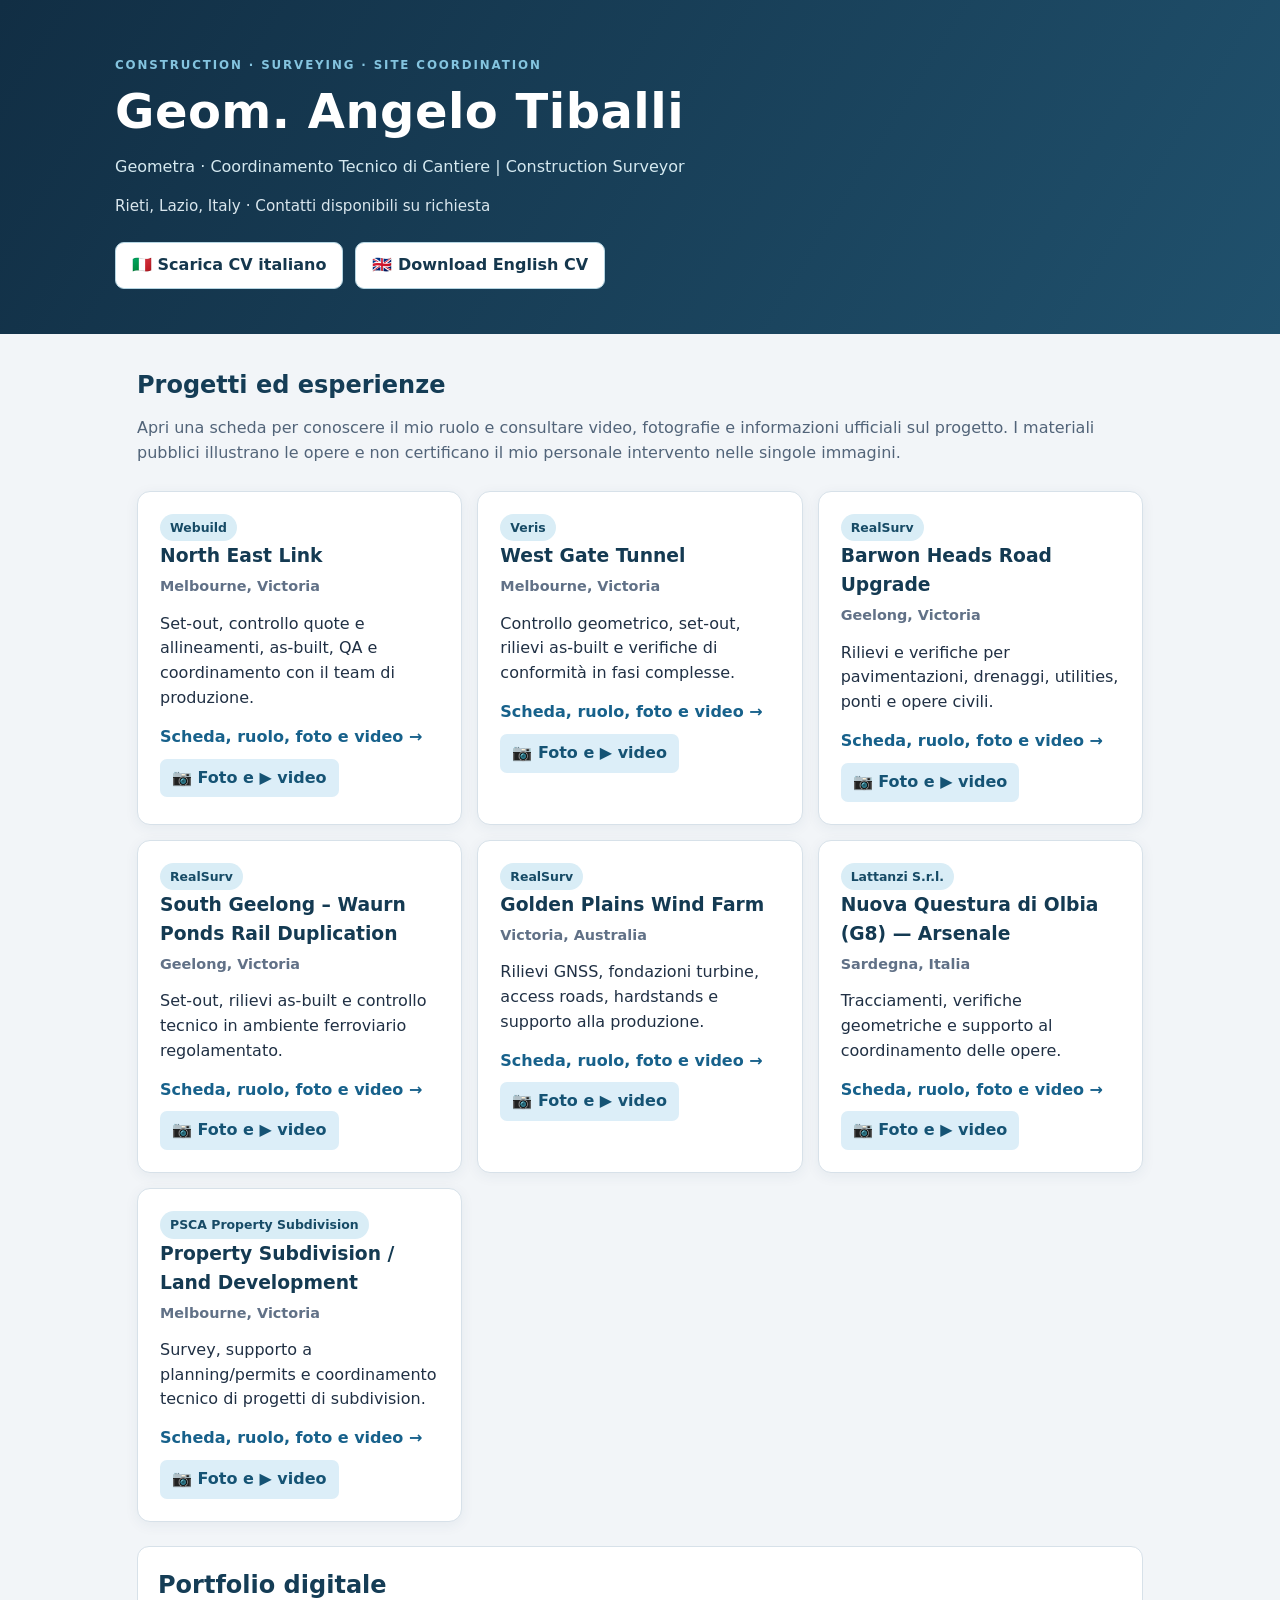
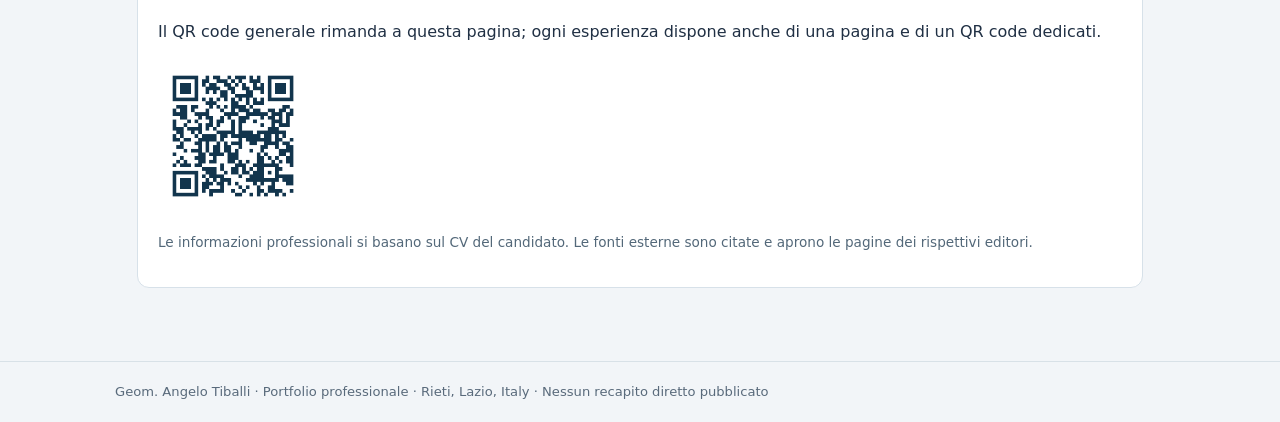
==== commit 9c9a53ea: "Fix HTML formatting and improve content structure" ====
--- a/index.html
+++ b/index.html
@@ -1,2 +1,2 @@
 <!DOCTYPE html>
-<html lang="it"><head><meta charset="utf-8"/><meta content="width=device-width,initial-scale=1" name="viewport"/><meta content="Portfolio professionale di Geom. Angelo Tiballi: grandi opere infrastrutturali, survey e coordinamento di cantiere." name="description"/><title>Geom. Angelo Tiballi | Portfolio professionale</title><link href="style.css" rel="stylesheet"/></head><body><header><div class="inner"><div class="eyebrow">Construction · Surveying · Site coordination</div><h1>Geom. Angelo Tiballi</h1><p class="subtitle">Geometra · Coordinamento Tecnico di Cantiere | Construction Surveyor</p><p class="privacy">Rieti, Lazio, Italy · Contatti disponibili su richiesta</p><div class="btns"><a class="btn" href="Angelo_Tiballi_CV_IT.pdf" rel="noopener" target="_blank">🇮🇹 Scarica CV italiano</a><a class="btn" href="Angelo_Tiballi_Public_CV_EN.pdf" rel="noopener" target="_blank">🇬🇧 Download English CV</a></div></div></header><main><h2>Progetti ed esperienze</h2><p class="intro">Apri una scheda per conoscere il mio ruolo e consultare video, fotografie e informazioni ufficiali sul progetto. I materiali pubblici illustrano le opere e non certificano il mio personale intervento nelle singole immagini.</p><div class="cards"><article class="card"><span class="tag">Webuild</span><h3>North East Link</h3><p class="meta">Melbourne, Victoria</p><p>Set-out, controllo quote e allineamenti, as-built, QA e coordinamento con il team di produzione.</p><a href="north-east-link.html">Scheda, ruolo, foto e video →</a><div class="card-media-shortcuts"><a href="north-east-link.html#media">📷 Foto e ▶ video</a></div></article><article class="card"><span class="tag">Veris</span><h3>West Gate Tunnel</h3><p class="meta">Melbourne, Victoria</p><p>Controllo geometrico, set-out, rilievi as-built e verifiche di conformità in fasi complesse.</p><a href="west-gate-tunnel.html">Scheda, ruolo, foto e video →</a><div class="card-media-shortcuts"><a href="west-gate-tunnel.html#media">📷 Foto e ▶ video</a></div></article><article class="card"><span class="tag">RealSurv</span><h3>Barwon Heads Road Upgrade</h3><p class="meta">Geelong, Victoria</p><p>Rilievi e verifiche per pavimentazioni, drenaggi, utilities, ponti e opere civili.</p><a href="barwon-heads-road.html">Scheda, ruolo, foto e video →</a><div class="card-media-shortcuts"><a href="barwon-heads-road.html#media">📷 Foto e ▶ video</a></div></article><article class="card"><span class="tag">RealSurv</span><h3>South Geelong – Waurn Ponds Rail Duplication</h3><p class="meta">Geelong, Victoria</p><p>Set-out, rilievi as-built e controllo tecnico in ambiente ferroviario regolamentato.</p><a href="geelong-rail.html">Scheda, ruolo, foto e video →</a><div class="card-media-shortcuts"><a href="geelong-rail.html#media">📷 Foto e ▶ video</a></div></article><article class="card"><span class="tag">RealSurv</span><h3>Golden Plains Wind Farm</h3><p class="meta">Victoria, Australia</p><p>Rilievi GNSS, fondazioni turbine, access roads, hardstands e supporto alla produzione.</p><a href="golden-plains.html">Scheda, ruolo, foto e video →</a><div class="card-media-shortcuts"><a href="golden-plains.html#media">📷 Foto e ▶ video</a></div></article><article class="card"><span class="tag">Lattanzi S.r.l.</span><h3>G8 La Maddalena — Arsenale</h3><p class="meta">Sardegna, Italia</p><p>Tracciamenti, verifiche geometriche e supporto al coordinamento delle opere.</p><a href="g8-la-maddalena.html">Scheda, ruolo, foto e video →</a><div class="card-media-shortcuts"><a href="g8-la-maddalena.html#media">📷 Foto e ▶ video</a></div></article><article class="card"><span class="tag">PSCA Property Subdivision</span><h3>Property Subdivision / Land Development</h3><p class="meta">Melbourne, Victoria</p><p>Survey, supporto a planning/permits e coordinamento tecnico di progetti di subdivision.</p><a href="psca.html">Scheda, ruolo, foto e video →</a><div class="card-media-shortcuts"><a href="psca.html#media">📷 Foto e ▶ video</a></div></article></div><section class="panel" style="margin-top:24px"><h2>Portfolio digitale</h2><p>Il QR code generale rimanda a questa pagina; ogni esperienza dispone anche di una pagina e di un QR code dedicati.</p><img alt="QR code portfolio generale" height="150" src="QR_Portfolio_Generale.png" width="150"/><p class="muted">Le informazioni professionali si basano sul CV del candidato. Le fonti esterne sono citate e aprono le pagine dei rispettivi editori.</p></section></main><footer><div class="inner">Geom. Angelo Tiballi · Portfolio professionale · Rieti, Lazio, Italy · Nessun recapito diretto pubblicato</div></footer></body></html>+<html lang="it"><head><meta charset="utf-8"/><meta content="width=device-width,initial-scale=1" name="viewport"/><meta content="Portfolio professionale di Geom. Angelo Tiballi: grandi opere infrastrutturali, survey e coordinamento di cantiere." name="description"/><title>Geom. Angelo Tiballi | Portfolio professionale</title><link href="style.css" rel="stylesheet"/></head><body><header><div class="inner"><div class="eyebrow">Construction · Surveying · Site coordination</div><h1>Geom. Angelo Tiballi</h1><p class="subtitle">Geometra · Coordinamento Tecnico di Cantiere | Construction Surveyor</p><p class="privacy">Rieti, Lazio, Italy · Contatti disponibili su richiesta</p><div class="btns"><a class="btn" href="Angelo_Tiballi_CV_IT.pdf" rel="noopener" target="_blank">🇮🇹 Scarica CV italiano</a><a class="btn" href="Angelo_Tiballi_Public_CV_EN.pdf" rel="noopener" target="_blank">🇬🇧 Download English CV</a></div></div></header><main><h2>Progetti ed esperienze</h2><p class="intro">Apri una scheda per conoscere il mio ruolo e consultare video, fotografie e informazioni ufficiali sul progetto. I materiali pubblici illustrano le opere e non certificano il mio personale intervento nelle singole immagini.</p><div class="cards"><article class="card"><span class="tag">Webuild</span><h3>North East Link</h3><p class="meta">Melbourne, Victoria</p><p>Set-out, controllo quote e allineamenti, as-built, QA e coordinamento con il team di produzione.</p><a href="north-east-link.html">Scheda, ruolo, foto e video →</a><div class="card-media-shortcuts"><a href="north-east-link.html#media">📷 Foto e ▶ video</a></div></article><article class="card"><span class="tag">Veris</span><h3>West Gate Tunnel</h3><p class="meta">Melbourne, Victoria</p><p>Controllo geometrico, set-out, rilievi as-built e verifiche di conformità in fasi complesse.</p><a href="west-gate-tunnel.html">Scheda, ruolo, foto e video →</a><div class="card-media-shortcuts"><a href="west-gate-tunnel.html#media">📷 Foto e ▶ video</a></div></article><article class="card"><span class="tag">RealSurv</span><h3>Barwon Heads Road Upgrade</h3><p class="meta">Geelong, Victoria</p><p>Rilievi e verifiche per pavimentazioni, drenaggi, utilities, ponti e opere civili.</p><a href="barwon-heads-road.html">Scheda, ruolo, foto e video →</a><div class="card-media-shortcuts"><a href="barwon-heads-road.html#media">📷 Foto e ▶ video</a></div></article><article class="card"><span class="tag">RealSurv</span><h3>South Geelong – Waurn Ponds Rail Duplication</h3><p class="meta">Geelong, Victoria</p><p>Set-out, rilievi as-built e controllo tecnico in ambiente ferroviario regolamentato.</p><a href="geelong-rail.html">Scheda, ruolo, foto e video →</a><div class="card-media-shortcuts"><a href="geelong-rail.html#media">📷 Foto e ▶ video</a></div></article><article class="card"><span class="tag">RealSurv</span><h3>Golden Plains Wind Farm</h3><p class="meta">Victoria, Australia</p><p>Rilievi GNSS, fondazioni turbine, access roads, hardstands e supporto alla produzione.</p><a href="golden-plains.html">Scheda, ruolo, foto e video →</a><div class="card-media-shortcuts"><a href="golden-plains.html#media">📷 Foto e ▶ video</a></div></article><article class="card"><span class="tag">Lattanzi S.r.l.</span><h3>Nuova Questura di Olbia (G8) — Arsenale</h3><p class="meta">Sardegna, Italia</p><p>Tracciamenti, verifiche geometriche e supporto al coordinamento delle opere.</p><a href="questura-olbia.html">Scheda, ruolo, foto e video →</a><div class="card-media-shortcuts"><a href="g8-la-maddalena.html#media">📷 Foto e ▶ video</a></div></article><article class="card"><span class="tag">PSCA Property Subdivision</span><h3>Property Subdivision / Land Development</h3><p class="meta">Melbourne, Victoria</p><p>Survey, supporto a planning/permits e coordinamento tecnico di progetti di subdivision.</p><a href="psca.html">Scheda, ruolo, foto e video →</a><div class="card-media-shortcuts"><a href="psca.html#media">📷 Foto e ▶ video</a></div></article></div><section class="panel" style="margin-top:24px"><h2>Portfolio digitale</h2><p>Il QR code generale rimanda a questa pagina; ogni esperienza dispone anche di una pagina e di un QR code dedicati.</p><img alt="QR code portfolio generale" height="150" src="QR_Portfolio_Generale.png" width="150"/><p class="muted">Le informazioni professionali si basano sul CV del candidato. Le fonti esterne sono citate e aprono le pagine dei rispettivi editori.</p></section></main><footer><div class="inner">Geom. Angelo Tiballi · Portfolio professionale · Rieti, Lazio, Italy · Nessun recapito diretto pubblicato</div></footer></body></html>
